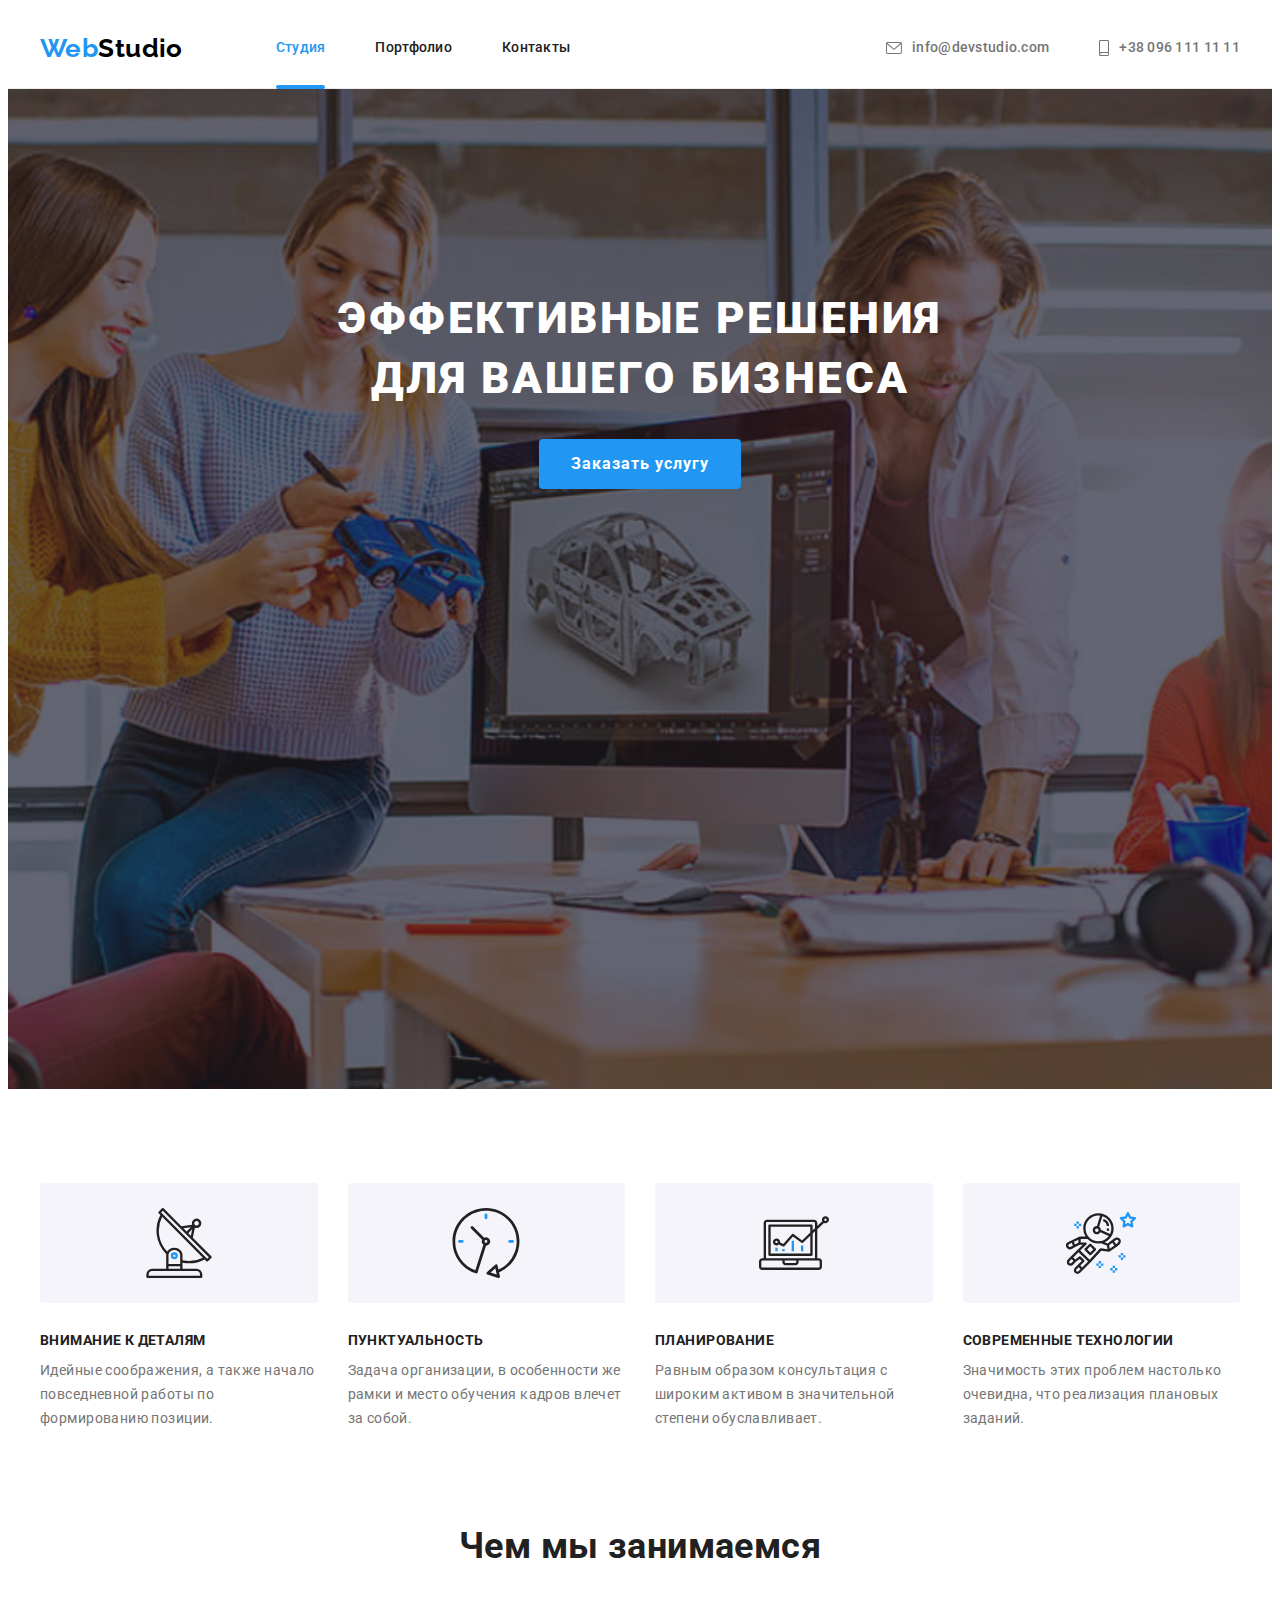
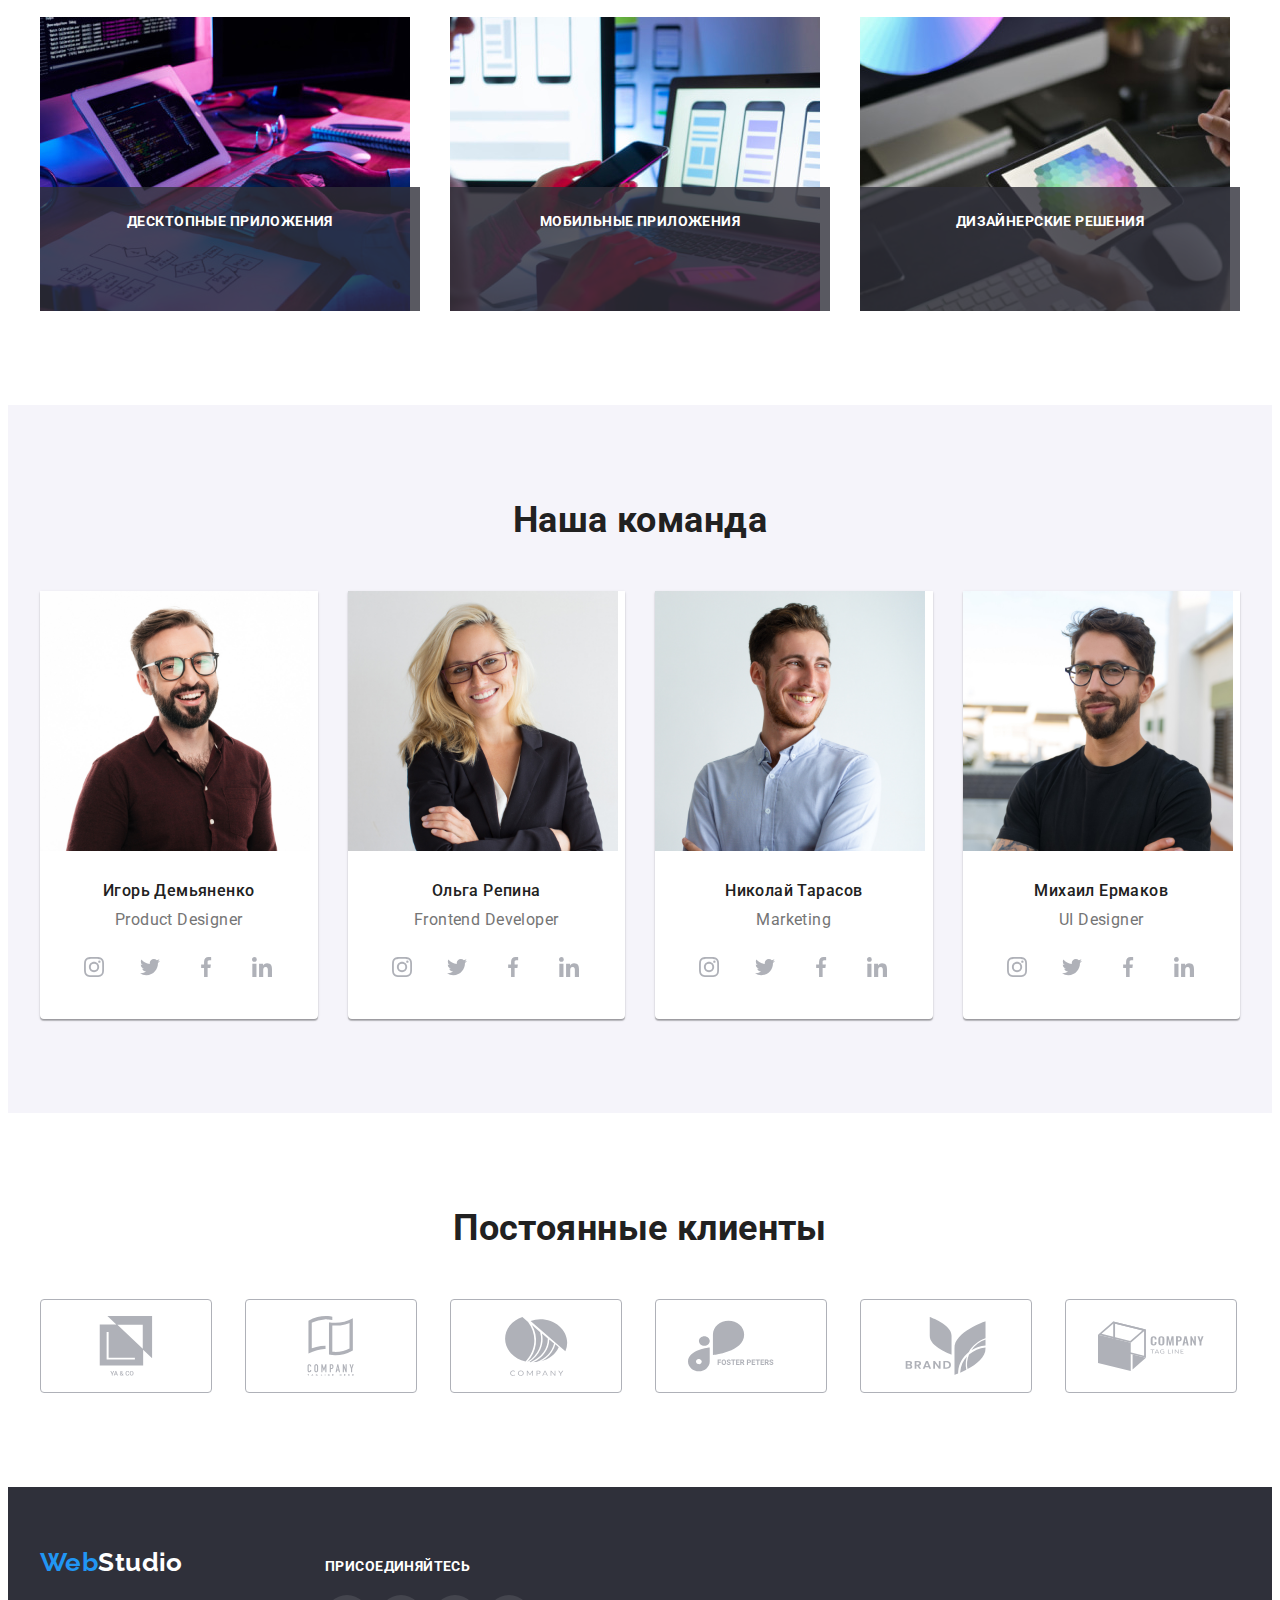
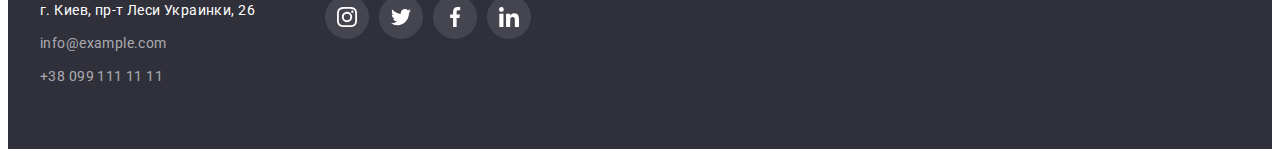
==== index.html @ 433ff171 "додає файли" ====
<!DOCTYPE html>
<html lang="ru">
<head>
    <meta charset="UTF-8">
    <meta http-equiv="X-UA-Compatible" content="IE=edge">
    <meta name="viewport" content="width=device-width, initial-scale=1.0">
    <title>WebStudio_hw4</title>
    <link rel="preconnect" href="https://fonts.googleapis.com">
    <link rel="preconnect" href="https://fonts.gstatic.com" crossorigin>
    <link href="https://fonts.googleapis.com/css2?family=Raleway:wght@700&family=Roboto:wght@400;500;700;900&display=swap"
        rel="stylesheet">
    <link rel="stylesheet" href="https://cdnjs.cloudflare.com/ajax/libs/modern-normalize/1.1.0/modern-normalize.min.css"
        integrity="sha512-wpPYUAdjBVSE4KJnH1VR1HeZfpl1ub8YT/NKx4PuQ5NmX2tKuGu6U/JRp5y+Y8XG2tV+wKQpNHVUX03MfMFn9Q=="
        crossorigin="anonymous" referrerpolicy="no-referrer" />
    <link rel="stylesheet" href="./css/styles.css">
    
</head>
<body>
    <!-- Хедер-->
    <header class="header">
        <div class="container header-flex-container">
            <!-- Логотип -->
            <a class="logo" href="./index.html"><span class="logo-accent">Web</span>Studio</a>
            <nav class="nav">
                <ul class="nav-list list">
                    <li class="nav-item">
                        <a class="nav-link link current" href="./index.html">Студия</a>
                    </li>
                    <li class="nav-item">
                        <a class="nav-link link" href="./portfolio.html">Портфолио</a>
                    </li>
                    <li class="nav-item">
                        <a class="nav-link link" href="">Контакты</a>
                    </li>
                </ul>
            </nav>
            <ul class="header-contacts-list list">
                <li class="header-contacts-item">
                    <a class="header-contacts-link link" href="mailto:info@devstudio.com">
                        <svg class="contacts-icon" width="16" height="12">
                                <use href="./images/icons.svg#icon-envelope"></use>
                            </svg>
                        info@devstudio.com</a>
                </li>
                <li class="header-contacts-item">
                    <a class="header-contacts-link link" href="tel:+380961111111">
                        <svg class="contacts-icon" width="10" height="16">
                            <use href="./images/icons.svg#icon-smartphone" ></use>
                        </svg>
                        +38 096 111 11 11</a>
                </li>
            </ul>
        </div>
        

    </header>
    <main>
        <!-- Герой -->
        <section class="hero overlay">
                <div class="container">
                    <h1 class="hero-title">Эффективные решения для вашего бизнеса</h1>
                    <button class="hero-btn" type="button" data-modal-open>Заказать услугу</button>
                </div>
        </section>
        <!-- Преимущества -->
        <section class="featurs section">
            <div class="container">
                <h2 class="visually-hidden">Преимущества</h2>
                <ul class="featurs-list list">
                    <li class="featurs-item">
                        <div class="featurs-thumb">
                            <svg class="featurs-icon" width="70" height="70">
                                <use href="./images/icons.svg#icon-antenna"></use>
                            </svg>
                        </div>
                        <h3 class="featurs-title">Внимание к деталям</h3>
                        <p class="featurs-text">Идейные соображения, а также начало повседневной работы по формированию позиции.</p>
                    </li>
                    <li class="featurs-item">
                        <div class="featurs-thumb">
                            <svg class="featurs-icon" width="70" height="70">
                                <use href="./images/icons.svg#icon-clock"></use>
                            </svg>
                        </div>
                        <h3 class="featurs-title">Пунктуальность</h3>
                        <p class="featurs-text">Задача организации, в особенности же рамки и место обучения кадров влечет за собой.</p>
                    </li>
                    <li class="featurs-item">
                        <div class="featurs-thumb">
                            <svg class="featurs-icon" width="70" height="70">
                                <use href="./images/icons.svg#icon-diagram"></use>
                            </svg>
                        </div>
                        <h3 class="featurs-title">Планирование</h3>
                        <p class="featurs-text">Равным образом консультация с широким активом в значительной степени обуславливает.</p>
                    </li>
                    <li class="featurs-item">
                        <div class="featurs-thumb">
                            <svg class="featurs-icon" width="70" height="70">
                                <use href="./images/icons.svg#icon-astronaut"></use>
                            </svg>
                        </div>
                        <h3 class="featurs-title">Современные технологии</h3>
                        <p class="featurs-text">Значимость этих проблем настолько очевидна, что реализация плановых заданий.</p>
                    </li>
                </ul>
            </div>            
        </section>
        <!-- Виды деятельности -->
        <section class="activity section">
            <div class="container">
                <h2 class="title">Чем мы занимаемся</h2>
                <ul class="activity-list list">
                    <li class="activity-item">
                        <img class="activity-pic" src="./images/box-1.jpg" alt="Приложение на компьютере" width=370 height="294">
                        <p class="activity-text">Десктопные приложения</p>                        
                    </li>
                    <li class="activity-item activity-thumb">
                        <img class="activity-pic" src="./images/box-2.jpg" alt="Макеты мобильного приложения на ноутбуке" width=370
                            height="294">
                        <p class="activity-text">Мобильные приложения</p>
                    </li>
                    <li class="activity-item">
                        <img class="activity-pic" src="./images/box-3.jpg" alt="Цветовая палитра на планшете" width=370 height="294">
                        <p class="activity-text">Дизайнерские решения</p>
                    </li>
                </ul>
            </div>            
        </section>
        <!-- Наша команда -->
        <section class="team section">
            <div class="container">
                <h2 class="title">Наша команда</h2>
                <ul class="team-list list">
                    <li class="team-list-item">
                        <img class="team-list-photo" src="./images/demyanenko.jpg" alt="Фото Игорь Демьяненко" width=270 height="260">
                        <div class="team-box">
                            <h3 class="team-list-name">Игорь Демьяненко</h3>
                            <p class="team-list-position" lang="en">Product Designer</p>
                            <ul class="social-list list">
                                <li class="social-item">
                                    <a class="social-link link" href="">
                                        <svg class="social-icon" width=20 height="20">
                                            <use href="./images/icons.svg#icon-instagram"></use>
                                        </svg>
                                    </a>                                    
                                </li>
                                <li class="social-item">
                                    <a class="social-link link" href="">
                                        <svg class="social-icon" width=20 height="20">
                                            <use href="./images/icons.svg#icon-twitter"></use>
                                        </svg>
                                    </a>
                                </li>
                                <li class="social-item">
                                    <a class="social-link link" href="">
                                        <svg class="social-icon" width=20 height="20">
                                            <use href="./images/icons.svg#icon-facebook"></use>
                                        </svg>
                                    </a>
                                </li>
                                <li class="social-item">
                                    <a class="social-link link" href="">
                                        <svg class="social-icon" width=20 height="20">
                                            <use href="./images/icons.svg#icon-linkedin"></use>
                                        </svg>
                                    </a>
                                </li>
                            </ul>                            
                        </div>                        
                    </li>
                    <li class="team-list-item">
                        <img class="team-list-photo" src="./images/repina.jpg" alt="Фото Ольга Репина" width=270 height="260">
                        <div class="team-box">
                            <h3 class="team-list-name">Ольга Репина</h3>
                            <p class="team-list-position" lang="en">Frontend Developer</p>
                            <ul class="social-list list">
                                <li class="social-item">
                                    <a class="social-link link" href="">
                                        <svg class="social-icon" width=20 height="20">
                                            <use href="./images/icons.svg#icon-instagram"></use>
                                        </svg>
                                    </a>
                                </li>
                                <li class="social-item">
                                    <a class="social-link link" href="">
                                        <svg class="social-icon" width=20 height="20">
                                            <use href="./images/icons.svg#icon-twitter"></use>
                                        </svg>
                                    </a>
                                </li>
                                <li class="social-item">
                                    <a class="social-link link" href="">
                                        <svg class="social-icon" width=20 height="20">
                                            <use href="./images/icons.svg#icon-facebook"></use>
                                        </svg>
                                    </a>
                                </li>
                                <li class="social-item">
                                    <a class="social-link link" href="">
                                        <svg class="social-icon" width=20 height="20">
                                            <use href="./images/icons.svg#icon-linkedin"></use>
                                        </svg>
                                    </a>
                                </li>
                            </ul>
                        </div>                        
                    </li>
                    <li class="team-list-item">
                        <img class="team-list-photo" src="./images/tarasov.jpg" alt="Фото Николай Тарасов" width=270 height="260">
                        <div class="team-box">
                            <h3 class="team-list-name">Николай Тарасов</h3>
                            <p class="team-list-position" lang="en">Marketing</p>
                            <ul class="social-list list">
                                <li class="social-item">
                                    <a class="social-link link" href="">
                                        <svg class="social-icon" width=20 height="20">
                                            <use href="./images/icons.svg#icon-instagram"></use>
                                        </svg>
                                    </a>
                                </li>
                                <li class="social-item">
                                    <a class="social-link link" href="">
                                        <svg class="social-icon" width=20 height="20">
                                            <use href="./images/icons.svg#icon-twitter"></use>
                                        </svg>
                                    </a>
                                </li>
                                <li class="social-item">
                                    <a class="social-link link" href="">
                                        <svg class="social-icon" width=20 height="20">
                                            <use href="./images/icons.svg#icon-facebook"></use>
                                        </svg>
                                    </a>
                                </li>
                                <li class="social-item">
                                    <a class="social-link link" href="">
                                        <svg class="social-icon" width=20 height="20">
                                            <use href="./images/icons.svg#icon-linkedin"></use>
                                        </svg>
                                    </a>
                                </li>
                            </ul>
                        </div>                       
                    </li>
                    <li class="team-list-item">
                        <img class="team-list-photo" src="./images/ermakov.jpg" alt="Фото Михаил Ермаков" width=270 height="260">
                        <div class="team-box">
                            <h3 class="team-list-name">Михаил Ермаков</h3>
                            <p class="team-list-position" lang="en">UI Designer</p>
                            <ul class="social-list list">
                                <li class="social-item">
                                    <a class="social-link link" href="">
                                        <svg class="social-icon" width=20 height="20">
                                            <use href="./images/icons.svg#icon-instagram"></use>
                                        </svg>
                                    </a>
                                </li>
                                <li class="social-item">
                                    <a class="social-link link" href="">
                                        <svg class="social-icon" width=20 height="20">
                                            <use href="./images/icons.svg#icon-twitter"></use>
                                        </svg>
                                    </a>
                                </li>
                                <li class="social-item">
                                    <a class="social-link link" href="">
                                        <svg class="social-icon" width=20 height="20">
                                            <use href="./images/icons.svg#icon-facebook"></use>
                                        </svg>
                                    </a>
                                </li>
                                <li class="social-item">
                                    <a class="social-link link" href="">
                                        <svg class="social-icon" width=20 height="20">
                                            <use href="./images/icons.svg#icon-linkedin"></use>
                                        </svg>
                                    </a>
                                </li>
                            </ul>
                        </div>
                       
                    </li>
                </ul>
            </div>
            
        </section>
        <!-- Клиенты -->
        <section class="clients section">
            <div class="container">
                <h2 class="title">Постоянные клиенты</h2>
                <ul class="clients-list list">
                    <li class="clients-item">
                        <a class="clients-link link" href="">
                            <svg class="clients-icon" width=106 height="60">
                                <use href="./images/icons.svg#icon-client-1" ></use>
                            </svg>
                        </a>
                    </li>
                    <li class="clients-item">
                        <a class="clients-link link" href="">
                            <svg class="clients-icon" width=106 height="60">
                                <use href="./images/icons.svg#icon-client-2"></use>
                            </svg>
                        </a>
                    </li>
                    <li class="clients-item">
                        <a class="clients-link link" href="">
                            <svg class="clients-icon" width=106 height="60">
                                <use href="./images/icons.svg#icon-client-3"></use>
                            </svg>
                        </a>
                    </li>
                    <li class="clients-item">
                        <a class="clients-link link" href="">
                            <svg class="clients-icon" width=106 height="60">
                                <use href="./images/icons.svg#icon-client-4"></use>
                            </svg>
                        </a>
                    </li>
                    <li class="clients-item">
                        <a class="clients-link link" href="">
                            <svg class="clients-icon" width=106 height="60">
                                <use href="./images/icons.svg#icon-client-5"></use>
                            </svg>
                        </a>
                    </li>
                    <li class="clients-item">
                        <a class="clients-link link" href="">
                            <svg class="clients-icon" width=106 height="60">
                                <use href="./images/icons.svg#icon-client-6"></use>
                            </svg>
                        </a>
                    </li>
                </ul>
                
            </div>
        </section>
    </main>
    <!-- Футер -->
    <footer class="footer">
        <div class="container footer-thumb">
            <div>
                <a class="logo link" href="./index.html"><span class="logo-accent">Web</span><span class="logo-light">Studio</span> </a>
                <address class="address">
                    г. Киев, пр-т Леси Украинки, 26
                    <ul class="footer-contacts-list list">
                        <li class="footer-contacts-item">
                            <a class="footer-contacts-link link" href="mailto:info@example.com">info@example.com</a>
                        </li>
                        <li class="footer-contacts-item">
                            <a class="footer-contacts-link link" href="tel:+380991111111">+38 099 111 11 11</a>
                        </li>
                    </ul>
                </address>
            </div>
            <div class="footer-social-item">
                <h2 class="footer-title"> присоединяйтесь</h2>
                <ul class="social-list list">                                      
                    <li class="foot-social-item">
                        <a class="footer-social-link link" href="">
                            <svg class="social-icon" width=20 height="20">
                                <use href="./images/icons.svg#icon-instagram"></use>
                            </svg>
                        </a>                                    
                    </li>
                    <li class="foot-social-item">
                        <a class="footer-social-link link" href="">
                            <svg class="social-icon" width=20 height="20">
                                <use href="./images/icons.svg#icon-twitter"></use>
                            </svg>
                        </a>
                    </li>
                    <li class="foot-social-item">
                        <a class="footer-social-link link" href="">
                            <svg class="social-icon" width=20 height="20">
                                <use href="./images/icons.svg#icon-facebook"></use>
                            </svg>
                        </a>
                    </li>
                    <li class="foot-social-item">
                        <a class="footer-social-link link" href="">
                            <svg class="social-icon"width=20 height="20">
                                <use href="./images/icons.svg#icon-linkedin"></use>
                            </svg>
                        </a>
                    </li>
                </ul>  
            </div>
        </div>        
    </footer>
    <div class="backdrop is-hidden" data-modal>
        <div class="modal">
            <button class="modal-btn" data-modal-close>
                <svg class="close" width="18" height="18">
                    <use href="./images/icons.svg#icon-close"></use>
                </svg>
            </button>
        </div>

    </div>
    <script src="./js/modal.js"></script>
</body>
</html>
---- css/styles.css ----
/* heder colors
text h #212121
text hover #2196F3
contacts #757575

/* hero colors */
/* text -#FFFFFF
button-hover: #188CE8
button-#2196F3
bg-#2F303A
bg team #F5F4FA */

/* footer colors */
/* contacts rgba(255,255,255,0.6)
bg #2F303A */

/* font-family: 'Raleway', sans-serif;
font-family: 'Roboto', sans-serif; */

:root {
  --primery-text-color: #757575;
  --secondary-text-color: #212121;
  --light-color: #ffffff;
  --style-text-color: rgba(255, 255, 255, 0.6);
  --accent-color: #2196f3;
  --btn-hover: #188ce8;
  --primery-bg-color: #e5e5e5;
  --secondary-bg-color: #f5f4fa;
  --dark-bg-color: #2f303a;
  --anim: 250ms cubic-bezier(0.4, 0, 0.2, 1);
}

body {
  font-family: 'Roboto', sans-serif;
  font-size: 14px;
  line-height: 1.71;
  letter-spacing: 0.03em;
}

/* Общие стили */
.link {
  text-decoration: none;
  transition: color var(--anim);
}

.link:hover,
.link:focus {
  color: var(--accent-color);
  cursor: pointer;
}

.list {
  list-style: none;
}

.section {
  padding-top: 94px;
  padding-bottom: 94px;
}

/* Контейнеры */
.container {
  width: 1200px;
  padding-left: 15px;
  padding-right: 15px;
  margin-left: auto;
  margin-right: auto;
}

/* Сброс */
h1,
h2,
h3,
h4,
h5,
h6,
p {
  margin-top: 0;
  margin-bottom: 0;
}

ul {
  padding-left: 0;
  margin-top: 0;
  margin-bottom: 0;
}

/* Хедер */

.header {
  background-color: var(--light-color);
  border-bottom: 1px solid #ececec;
}

.header-flex-container {
  display: flex;
  align-items: center;
}

.logo {
  color: #000000;
  font-family: Raleway;
  font-weight: 700;
  font-size: 26px;
  line-height: 1.19;
  text-decoration: none;
}

.logo-accent {
  color: var(--accent-color);
}

.nav-link.current {
  color: var(--accent-color);
}

.nav {
  margin-left: 93px;
}

.nav-list {
  display: flex;
  align-items: center;
}

.nav-item:not(:last-child) {
  margin-right: 50px;
}

.nav-item,
.header-contacts-list {
  font-weight: 500;
  font-size: 14px;
  line-height: 1.14;
  letter-spacing: 0.02em;
}

.nav-link {
  display: block;
  padding-top: 32px;
  padding-bottom: 32px;

  color: var(--secondary-text-color);
}

.current {
  position: relative;
}

.current::after {
  content: '';

  position: absolute;
  left: 0;
  bottom: -1px;

  display: block;
  width: 100%;
  height: 4px;

  background: #2196f3;
  border-radius: 2px;
}

/* .nav-item > a {
  display: block;
  padding-top: 32px;
  padding-bottom: 32px;

  color: var(--secondary-text-color);
} */

.header-contacts-list {
  display: flex;
  align-items: center;
  margin-left: auto;
}

.header-contacts-item:not(:last-child) {
  margin-right: 50px;
}

.header-contacts-link {
  max-height: 80px;
  display: flex;
  align-items: center;
  padding-top: 32px;
  padding-bottom: 32px;

  color: var(--primery-text-color);
  transition: color var(--anim);
}

.contacts-icon {
  margin-right: 10px;
  fill: currentColor;
}

/* Герой */
.hero {
  padding-top: 200px;
  padding-bottom: 200px;

  text-align: center;
}

.overlay {
  height: 600px;
  max-width: 1600px;
  margin-right: auto;
  margin-left: auto;
  background-color: #c4c4c4;
  background-image: linear-gradient(to right, rgba(47, 48, 58, 0.4), rgba(47, 48, 58, 0.4)),
    url('../images/hero.jpg');
  background-repeat: no-repeat;
  background-size: cover;
  background-position: center;
}

.hero-title {
  font-display: inline-block;
  margin-right: auto;
  margin-left: auto;
  margin-bottom: 30px;
  width: 696px;

  color: var(--light-color);
  font-weight: 900;
  font-size: 44px;
  line-height: 1.36;
  letter-spacing: 0.06em;
  text-transform: uppercase;
}

.hero-btn {
  padding: 10px 32px;
  max-width: 300px;

  color: var(--light-color);
  background: var(--accent-color);

  font-family: inherit;
  font-weight: 700;
  font-size: 16px;
  line-height: 1.87;
  align-items: center;
  text-align: center;
  letter-spacing: 0.06em;

  border: 0px;
  border-radius: 4px;
  transition: background-color var(--anim);
}

.hero-btn:hover,
.hero-btn:focus {
  background-color: var(--btn-hover);
  cursor: pointer;
}

/* Преимущества */

.visually-hidden {
  position: absolute;
  white-space: nowrap;
  width: 1px;
  height: 1px;
  overflow: hidden;
  border: 0;
  padding: 0;
  clip: rect(0 0 0 0);
  clip-path: inset(50%);
  margin: -1px;
}

.featurs-title {
  margin-bottom: 10px;

  color: var(--secondary-text-color);

  font-size: 14px;
  line-height: 1.14;
  text-transform: uppercase;
}

.featurs-list {
  display: flex;
  margin-left: -30px;
}

.featurs-list > .featurs-item {
  margin-left: 30px;
  flex-basis: calc(100% / 4 - 30px);
}

.featurs-thumb {
  display: flex;
  align-items: center;
  justify-content: center;
  height: 120px;
  background: #f5f4fa;
  border-radius: 4px;
  margin-bottom: 30px;
}

.featurs-text {
  color: var(--primery-text-color);
}

/* Виды деятельности */
.activity.section {
  padding-top: 0;
}

.activity-list {
  display: flex;
  margin-left: -30px;
}

.activity-list > .activity-item {
  margin-left: 30px;
  flex-basis: calc(100% / 3 - 30px);
}

.activity-item {
  position: relative;
}

.activity-pic {
  display: block;
}

.activity-text {
  position: absolute;
  width: 100%;
  height: 70px;
  left: 0;
  bottom: 0;
  background-color: rgba(47, 48, 58, 0.8);

  display: block;
  padding-top: 27px;
  padding-bottom: 27px;

  font-weight: 700;
  line-height: 1.14;
  text-align: center;
  text-transform: uppercase;
  color: var(--light-color);
}

/* Команда */

.title {
  margin-bottom: 50px;

  color: var(--secondary-text-color);

  font-size: 36px;
  line-height: 1.17;
  text-align: center;
}

.team {
  background-color: var(--secondary-bg-color);
}

.team-list {
  display: flex;
  align-items: center;
  margin-left: -30px;
}

.team-box {
  padding-top: 30px;
  padding-bottom: 30px;
  padding-right: 32px;
  padding-left: 32px;
}

.team-list > .team-list-item {
  margin-left: 30px;
  flex-basis: calc(100% / 4 - 30px);

  background-color: var(--light-color);

  box-shadow: 0px 1px 3px rgba(0, 0, 0, 0.12), 0px 1px 1px rgba(0, 0, 0, 0.14),
    0px 2px 1px rgba(0, 0, 0, 0.2);
  border-radius: 0px 0px 4px 4px;
}

.team-list-photo {
  display: block;
  /* margin-bottom: 30px; */
}

.team-list-name {
  margin-bottom: 10px;
  font-weight: 500;
  font-size: 16px;
  line-height: 1.19;
  text-align: center;
  color: var(--secondary-text-color);
}

.team-list-position {
  font-size: 16px;
  line-height: 1.19;
  text-align: center;
  color: var(--primery-text-color);
}

.social-list {
  display: flex;
  align-items: center;
  margin-top: 16px;
  margin-left: -10px;
}

.social-item {
  margin-left: 10px;
  flex-basis: calc(100% / 4 - 10px);
}

.social-link {
  display: flex;
  align-items: center;
  justify-content: center;
  width: 44px;
  height: 44px;
  border-radius: 50%;
  transition: background-color var(--anim);
}

.social-icon {
  fill: #afb1b8;
  transition: fill var(--anim);
}

.social-link:hover,
.social-link:focus {
  background-color: var(--accent-color);
}

.social-link:hover .social-icon,
.social-link:focus .social-icon {
  fill: var(--light-color);
}

/* Клиенты */

.clients-list {
  display: flex;
  margin-left: -30px;
}

.clients-item {
  margin-left: 30px;
  flex-basis: calc(100% / 6 - 30px);
  color: #afb1b8;
}

.clients-link {
  display: flex;
  align-items: center;
  justify-content: center;
  width: 170px;
  height: 92px;

  border: 1px solid #afb1b8;
  border-radius: 4px;
  transition: border var(--anim);
}

.clients-icon {
  fill: #afb1b8;
  transition: fill var(--anim);
}

.clients-link:hover,
.clients-link:focus {
  border: 1px solid var(--accent-color);
}

.clients-link:hover .clients-icon,
.clients-link:focus .clients-icon {
  fill: var(--accent-color);
}

/* Футер */
.footer {
  background-color: var(--dark-bg-color);
  padding-top: 60px;
  padding-bottom: 60px;
}

.logo-light {
  color: var(--light-color);
}

/* Адресс */
address.address {
  margin-top: 20px;
  color: var(--light-color);
  font-style: normal;
  text-decoration: none;
}

.footer-contacts-list {
  margin-top: 9px;
}

.footer-contacts-item:not(:last-child) {
  margin-bottom: 9px;
}

.footer-contacts-link {
  color: var(--style-text-color);
}

/* Присоединяйтесь */

.footer-thumb {
  display: flex;
  align-items: baseline;
}

.footer-social-item {
  margin-left: 70px;
}

.footer-title {
  margin-bottom: 20px;
  font-size: inherit;
  font-weight: 700;
  line-height: 1.14;
  text-transform: uppercase;

  color: #ffffff;
}

.footer-social-item .social-list {
  margin: 0;
}

.foot-social-item:not(:last-child) {
  margin-right: 10px;
}

.footer-social-link {
  display: flex;
  align-items: center;
  justify-content: center;
  width: 44px;
  height: 44px;

  background: rgba(255, 255, 255, 0.1);
  border-radius: 50%;
  transition: background-color var(--anim);
}

.footer-social-link:hover,
.footer-social-link:focus {
  background-color: var(--accent-color);
}

.footer-social-item .social-icon {
  fill: var(--light-color);
}

/* Модальное окно */

.backdrop {
  position: fixed;
  top: 0;
  left: 0;

  width: 100vw;
  height: 100vh;

  background-color: rgba(0, 0, 0, 0.2);
  transition: opacity var(--anim), visibility var(--anim);
}

.backdrop.is-hidden {
  opacity: 0;
  pointer-events: none;
  visibility: hidden;
}

.modal {
  position: absolute;
  top: 50%;
  left: 50%;
  transform: translate(-50%, -50%);

  min-width: 400px;
  min-height: 400px;
  background-color: var(--light-color);
  box-shadow: 0px 1px 3px rgba(0, 0, 0, 0.12), 0px 1px 1px rgba(0, 0, 0, 0.14),
    0px 2px 1px rgba(0, 0, 0, 0.2);
  border-radius: 4px;
}

.modal-btn {
  position: absolute;
  top: 8px;
  right: 8px;

  display: flex;
  justify-content: center;
  align-items: center;
  padding: 0;
  width: 30px;
  height: 30px;
  background-color: #ffffff;
  border: 1px solid rgba(0, 0, 0, 0.1);
  border-radius: 50%;
}

/* Портфолио */

/* Фильтр */

.filter-list {
  display: flex;
  justify-content: center;
  align-items: center;
  margin-bottom: 50px;
}

.filter-item {
}

.filter-item:not(:last-child) {
  margin-right: 8px;
}

.filter-btn {
  padding: 8px 22px;

  font-family: inherit;
  font-weight: 500;
  font-size: 16px;
  line-height: 1.62;
  text-align: center;
  letter-spacing: 0.03em;
  color: var(--secondary-text-color);

  background-color: var(--secondary-bg-color);
  border: 0px;
  border-radius: 4px;
  transition: background-color var(--anim), color var(--anim), box-shadow var(--anim);
}
.filter-btn:hover,
.filter-btn:focus {
  background-color: var(--accent-color);
  color: var(--light-color);
  cursor: pointer;
  box-shadow: 0px 3px 1px rgba(0, 0, 0, 0.1), 0px 1px 2px rgba(0, 0, 0, 0.08),
    0px 2px 2px rgba(0, 0, 0, 0.12);
}

/* Проекты */
.projects-list {
  display: flex;
  flex-wrap: wrap;
  align-items: center;
  margin-top: -30px;
  margin-left: -30px;
}

.projects-list > .projects-item {
  background-color: var(--light-color);
  margin-left: 30px;
  margin-top: 30px;
  flex-basis: calc(100% / 3 - 30px);
}

.projects-link:hover,
.projects-link:focus {
  box-shadow: 0px 1px 1px rgba(0, 0, 0, 0.12), 0px 4px 4px rgba(0, 0, 0, 0.06),
    1px 4px 6px rgba(0, 0, 0, 0.16);
}

.project-content {
  padding: 20px 24px;
  border-right: 1px solid #eeeeee;
  border-bottom: 1px solid #eeeeee;
  border-left: 1px solid #eeeeee;
}

.projects-link {
  display: block;
  text-decoration: none;
  transition: box-shadow var(--anim);
}

.project-thumb {
  position: relative;
  overflow: hidden;
}

.projects-pic {
  display: block;
  max-width: 100%;
  height: auto;
}

.project-discription {
  position: absolute;
  width: 100%;
  height: 100%;
  top: 0;
  left: 0;
  transform: translateY(100%);
  transition: transform var(--anim);

  display: block;
  padding: 63px 24px;

  font-size: 18px;
  line-height: 1.56;
  color: var(--light-color);

  background-color: rgba(33, 150, 243, 0.9);
}

.projects-link:hover .project-discription,
.projects-link:focus .project-discription {
  transform: translateY(0%);
}

.projects-title {
  margin-bottom: 4px;
  font-size: 18px;
  line-height: 2;
  letter-spacing: 0.06em;
  color: var(--secondary-text-color);
}

.projects-text {
  font-size: 16px;
  line-height: 1.87;
  color: var(--primery-text-color);
}
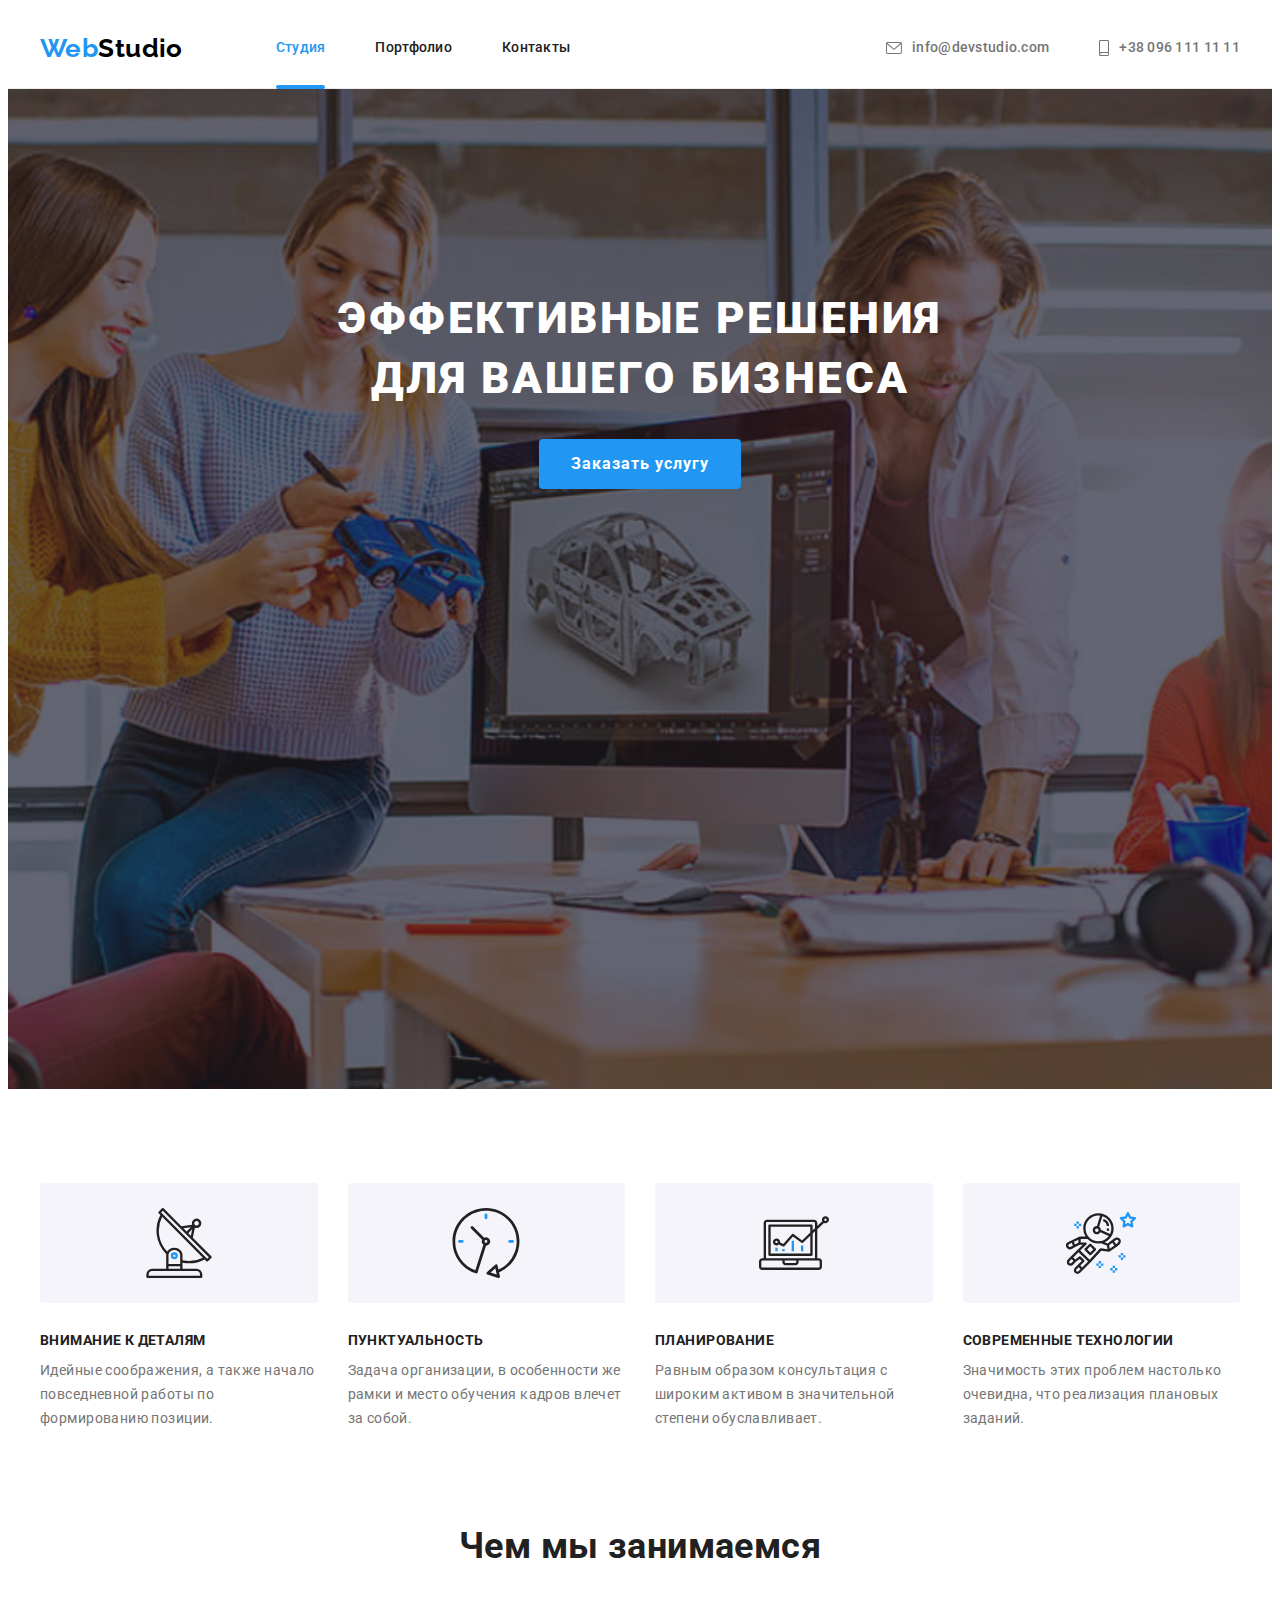
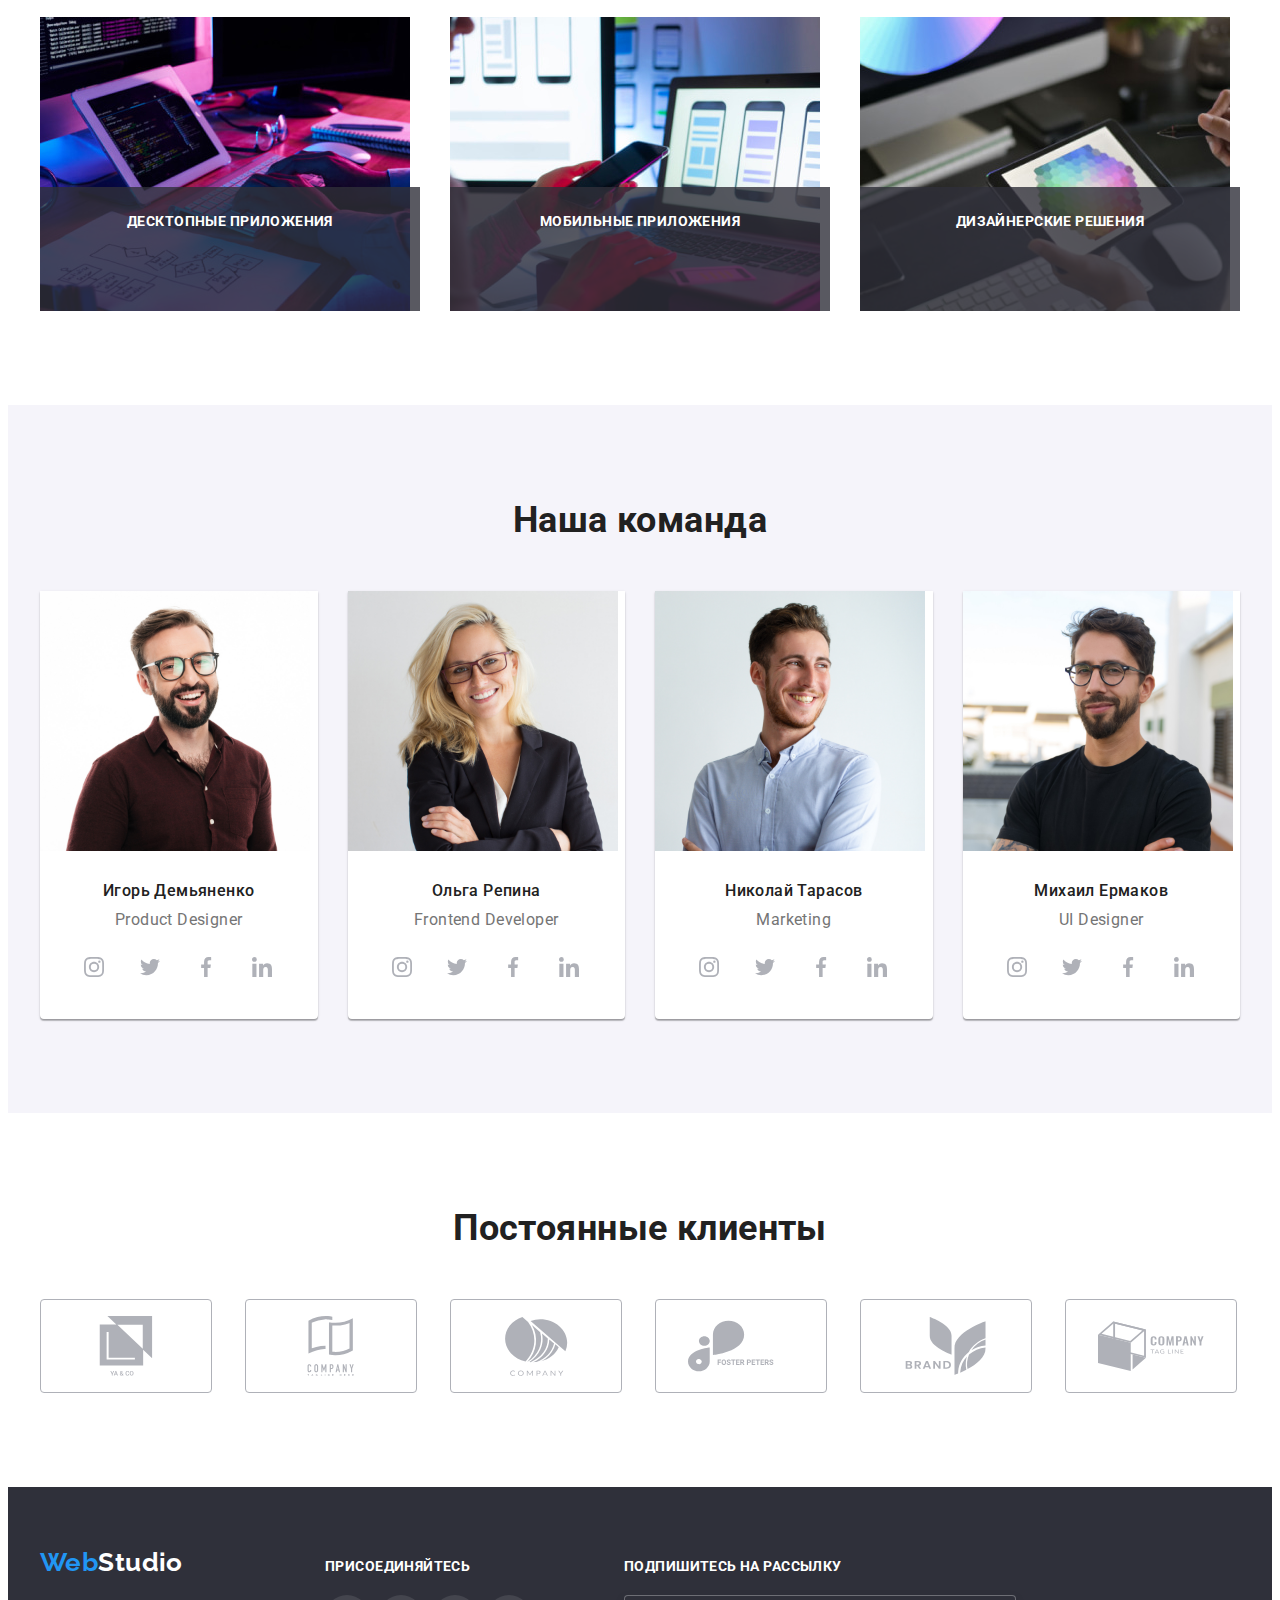
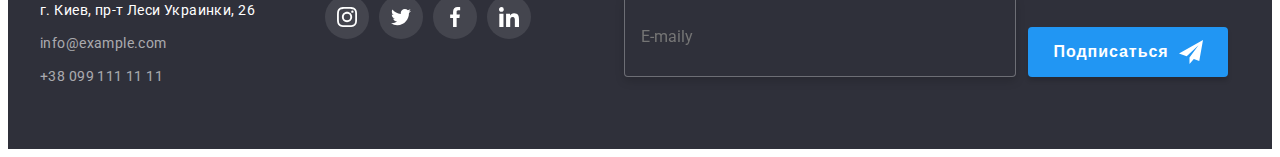
==== commit 48d84833: "додає форму підписатись" ====
--- a/index.html
+++ b/index.html
@@ -387,6 +387,21 @@
                     </li>
                 </ul>  
             </div>
+            <div class="footer-signup">
+                <!-- <h2 class="footer-title">Подпишитесь на рассылку</h2> -->
+                <form class="signup-form" autocomplete="on">
+                    <label class="signup-label" for="email"><h2 class="footer-title">Подпишитесь на рассылку</h2>
+                        <input class="signup-mail" type="email" name="email" id="email" placeholder="E-maily">
+                    </label>
+                    <button class="singup-submit" type="submit">Подписаться
+                        <svg class="singup-icon" width="24" height="24">
+                            <use href="./images/icons.svg#icon-send"></use>
+                        </svg>
+                    </button>
+                </form>
+
+                
+            </div>
         </div>        
     </footer>
     <div class="backdrop is-hidden" data-modal>
--- a/css/styles.css
+++ b/css/styles.css
@@ -568,6 +568,71 @@
   fill: var(--light-color);
 }
 
+/* Форма подписки */
+.footer-signup {
+  margin-left: 93px;
+}
+
+.signup-form {
+  display: flex;
+  align-items: flex-end;
+}
+
+.signup-mail {
+  display: block;
+  width: 358px;
+  height: 50px;
+  padding: 15px 16px;
+  margin-right: 12px;
+  
+  font-family: inherit;
+  font-size: 16px;
+  line-height: 1.25;
+  color: rgba(255, 255, 255, 0.6);
+
+  background-color: var(--dark-bg-color);
+  border: 1px solid rgba(255, 255, 255, 0.3);
+  filter: drop-shadow(0px 4px 4px rgba(0, 0, 0, 0.15));
+  border-radius: 4px;
+}
+/* 
+.signup-mail:focus {
+  border-color: red;
+  /* border-color: rgba(255, 255, 255, 0.3); */
+} */
+
+.signup-mail::placeholder {
+  font-size: 16px;
+  line-height: 1.25;
+
+  color: rgba(255, 255, 255, 0.6);
+}
+
+.singup-submit {
+  display: flex;
+  align-items: center;
+  justify-content: center;
+  width: 200px;
+  height: 50px;
+  padding: 10px 23px;
+
+  font-weight: 700;
+font-size: 16px;
+line-height: 1.88;
+text-align: center;
+letter-spacing: 0.06em;
+color: #FFFFFF;
+
+background: #2196F3;
+box-shadow: 0px 4px 4px rgba(0, 0, 0, 0.15);
+border-radius: 4px;
+border: none;
+}
+
+.singup-icon {
+  margin-left: 10px;
+}
+
 /* Модальное окно */
 
 .backdrop {
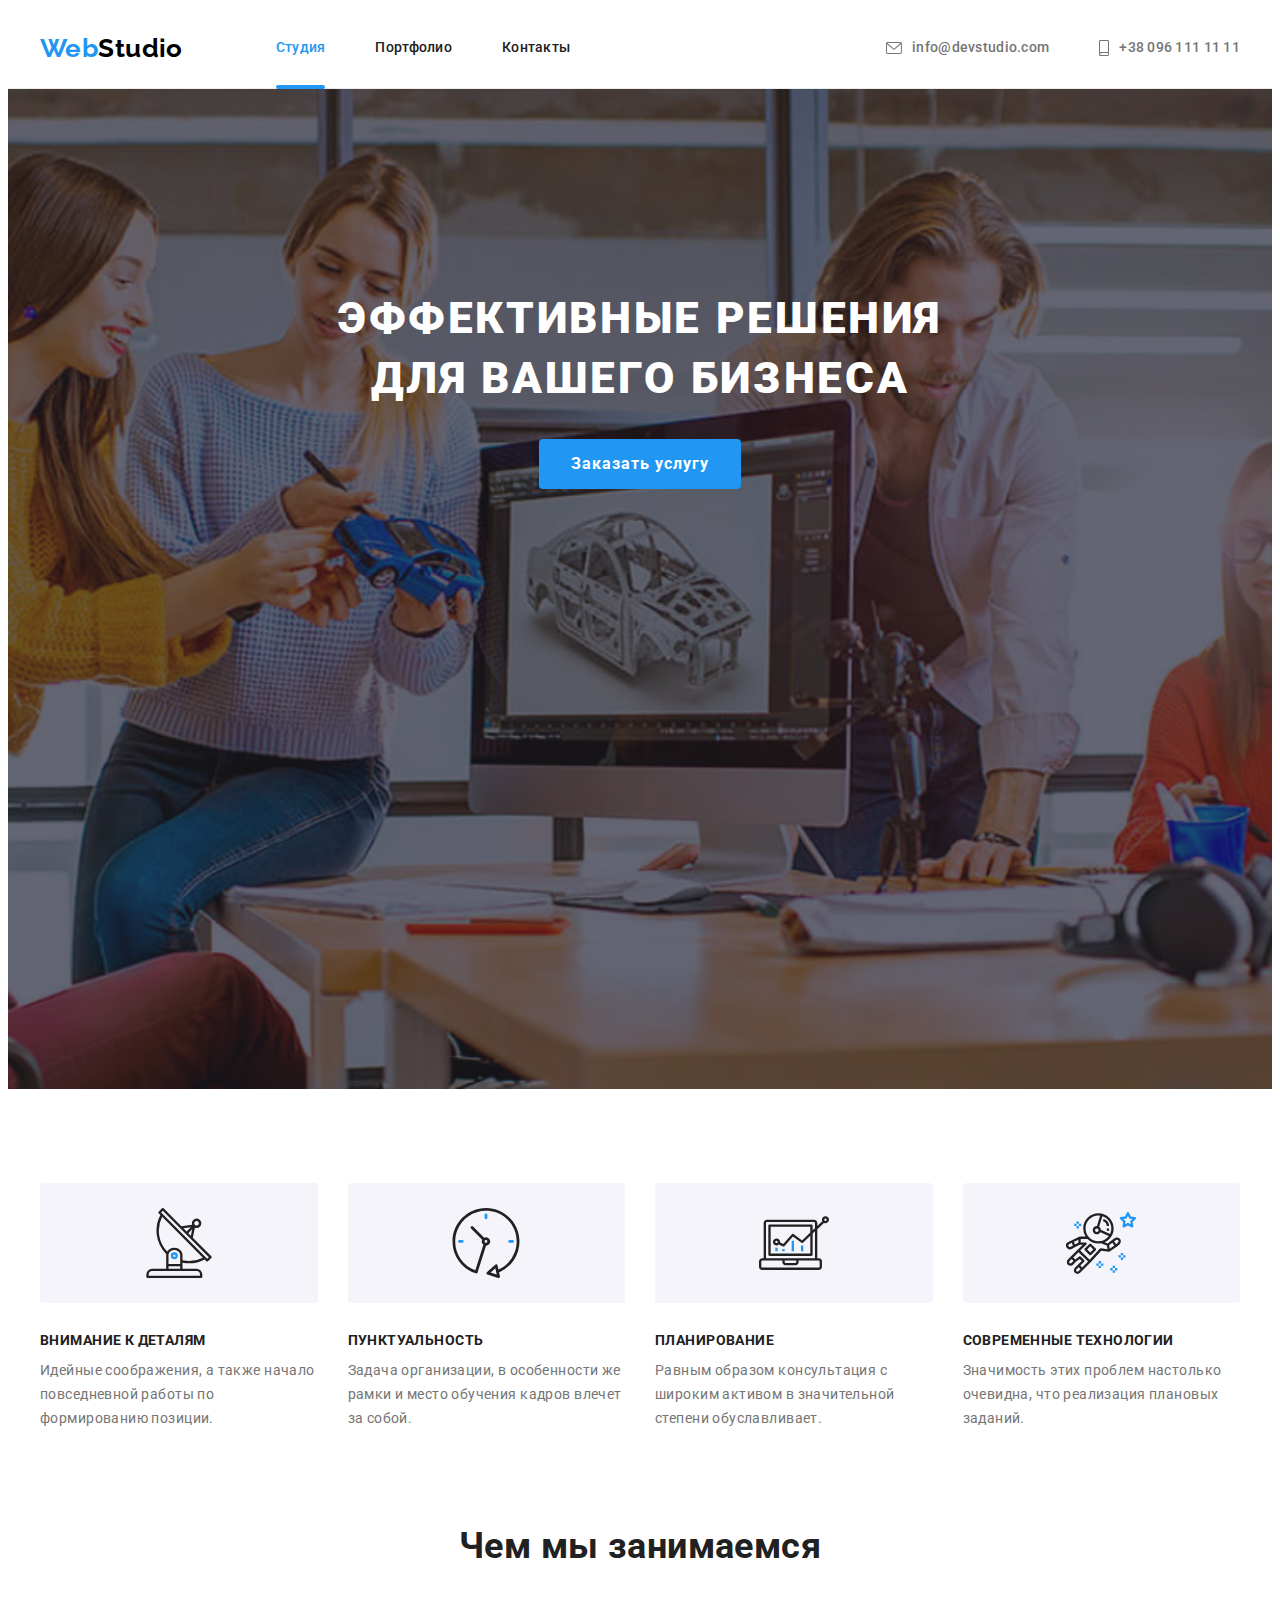
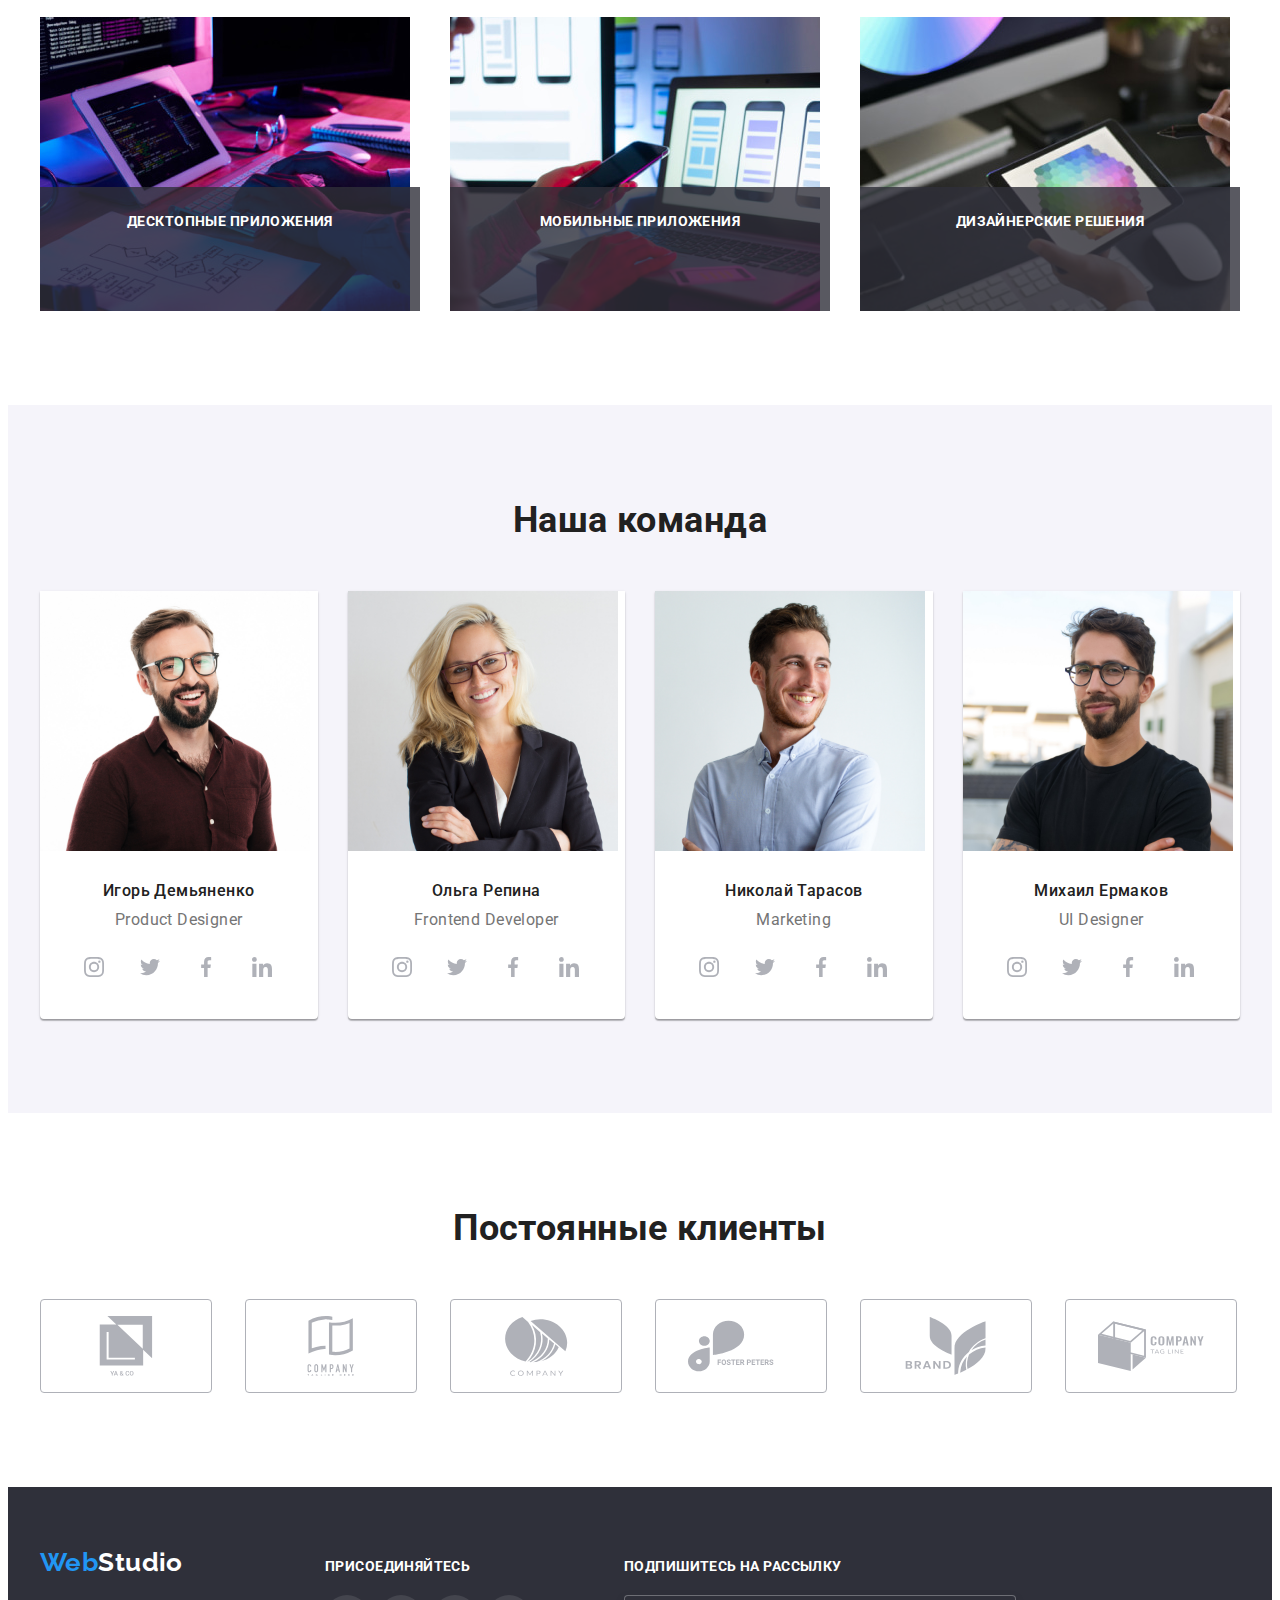
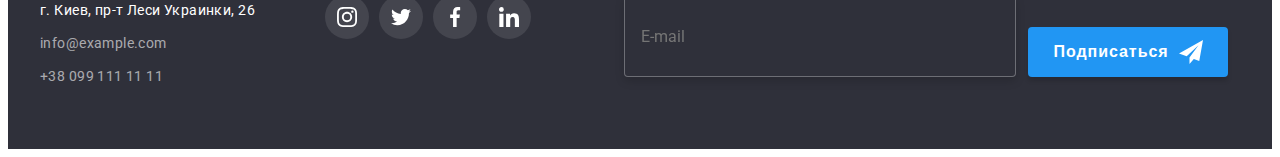
==== commit a154fb3d: "додає оформлення модольного вікна" ====
--- a/index.html
+++ b/index.html
@@ -380,7 +380,7 @@
                     </li>
                     <li class="foot-social-item">
                         <a class="footer-social-link link" href="">
-                            <svg class="social-icon"width=20 height="20">
+                            <svg class="social-icon" width=20 height="20">
                                 <use href="./images/icons.svg#icon-linkedin"></use>
                             </svg>
                         </a>
@@ -388,10 +388,9 @@
                 </ul>  
             </div>
             <div class="footer-signup">
-                <!-- <h2 class="footer-title">Подпишитесь на рассылку</h2> -->
                 <form class="signup-form" autocomplete="on">
-                    <label class="signup-label" for="email"><h2 class="footer-title">Подпишитесь на рассылку</h2>
-                        <input class="signup-mail" type="email" name="email" id="email" placeholder="E-maily">
+                    <label class="footer-title" for="email">Подпишитесь на рассылку
+                        <input class="signup-mail" type="email" name="email" id="email" placeholder="E-mail">
                     </label>
                     <button class="singup-submit" type="submit">Подписаться
                         <svg class="singup-icon" width="24" height="24">
@@ -411,6 +410,45 @@
                     <use href="./images/icons.svg#icon-close"></use>
                 </svg>
             </button>
+            <p class="modal-title">Оставьте свои данные, мы вам перезвоним</p>
+            <form class="modal-form">
+                <label class="modal-label" for="name">Имя</label>
+                <span class="input-unit">
+                    <input class="modal-input" type="text" name="name" id="name">
+                    <svg class="modal-icon" width="18" height="18">
+                        <use href="./images/icons.svg#icon-person-black-18dp-1"></use>
+                    </svg>
+                </span> 
+                    
+                <label class="modal-label" for="tel">Телефон</label>
+                <span class="input-unit">
+                    <input  class="modal-input" type="tel" name="tel" id="tel">
+                    <svg class="modal-icon" width="18" height="18">
+                        <use href="./images/icons.svg#icon-phone-black-18dp-1"></use>
+                    </svg>
+                </span>
+                    
+                <label class="modal-label" for="mail">Почта</label>
+                <span class="input-unit">
+                    <input  class="modal-input" type="email" name="mail" id="mail">
+                    <svg class="modal-icon" width="18" height="18">
+                        <use href="./images/icons.svg#icon-email-black-18dp-1"></use>
+                    </svg>
+                </span>
+                    
+                <label class="modal-label" for="comment">Комментарий</label>
+                <textarea  class="modal-input texterea" name="comment" id="comment" cols="30" rows="10" placeholder="Введите текст"></textarea>
+                
+                
+                <label class="checkbox-label" for="checkbox">
+                    <input class="checkbox" type="checkbox" name="checkbox" id="checkbox">
+                    <span class="checkbox-icon"></span>
+                    Соглашаюсь с рассылкой и принимаю <a class="checkbox-link link" href="">  Условия договора</a>
+                </label>
+                
+                <button class="modal-submit" type="submit"> Отправить
+                </button>
+            </form>
         </div>
 
     </div>
--- a/css/styles.css
+++ b/css/styles.css
@@ -578,12 +578,17 @@
   align-items: flex-end;
 }
 
+.signup-form label {
+  margin-bottom: 0;
+}
+
 .signup-mail {
   display: block;
   width: 358px;
   height: 50px;
   padding: 15px 16px;
   margin-right: 12px;
+  margin-top: 20px;
   
   font-family: inherit;
   font-size: 16px;
@@ -604,7 +609,7 @@
 .signup-mail::placeholder {
   font-size: 16px;
   line-height: 1.25;
-
+  
   color: rgba(255, 255, 255, 0.6);
 }
 
@@ -615,18 +620,26 @@
   width: 200px;
   height: 50px;
   padding: 10px 23px;
+  margin: 0;
 
   font-weight: 700;
 font-size: 16px;
 line-height: 1.88;
 text-align: center;
 letter-spacing: 0.06em;
-color: #FFFFFF;
-
-background: #2196F3;
+color: var(--light-color);
+
+background: var(--accent-color);
 box-shadow: 0px 4px 4px rgba(0, 0, 0, 0.15);
 border-radius: 4px;
 border: none;
+transition: background-color var(--anim);
+}
+
+.singup-submit:hover,
+.singup-submit:focus {
+  background-color: var(--btn-hover);
+  cursor: pointer;
 }
 
 .singup-icon {
@@ -640,7 +653,7 @@
   top: 0;
   left: 0;
 
-  width: 100vw;
+    width: 100vw;
   height: 100vh;
 
   background-color: rgba(0, 0, 0, 0.2);
@@ -659,8 +672,9 @@
   left: 50%;
   transform: translate(-50%, -50%);
 
-  min-width: 400px;
+  width: 528px;
   min-height: 400px;
+  padding: 40px;
   background-color: var(--light-color);
   box-shadow: 0px 1px 3px rgba(0, 0, 0, 0.12), 0px 1px 1px rgba(0, 0, 0, 0.14),
     0px 2px 1px rgba(0, 0, 0, 0.2);
@@ -678,11 +692,157 @@
   padding: 0;
   width: 30px;
   height: 30px;
-  background-color: #ffffff;
+  background-color: var(--light-color);
   border: 1px solid rgba(0, 0, 0, 0.1);
   border-radius: 50%;
-}
-
+  transition: fill var(--anim);
+}
+
+.modal-btn:hover .close,
+.modal-btn:focus .close {
+fill: var(--accent-color);
+cursor: pointer;
+}
+
+.modal-title {
+ font-weight: 700;
+font-size: 20px;
+line-height: 1.15;
+text-align: center;
+margin-bottom: 12px;
+
+color: #212121;
+}
+
+.modal-form {
+  display: inline-flex;
+  flex-direction: column;
+  width: 100%;
+}
+
+.modal-label {
+margin-bottom: 4px;
+
+  font-size: 12px;
+line-height: 1.16;
+letter-spacing: 0.01em;
+color: var(--primery-text-color);
+}
+
+.input-unit {
+  position: relative;
+}
+
+.modal-input {
+  width: 100%;
+  height: 40px;
+  margin-bottom: 10px;
+  padding: 12px 42px;
+
+  border: 1px solid rgba(33, 33, 33, 0.2);
+border-radius: 4px;
+transition: border-color var(--anim);
+}
+
+.modal-input::placeholder {
+  font-size: 12px;
+line-height: 14px;
+letter-spacing: 0.01em;
+
+color: rgba(117, 117, 117, 0.5);
+}
+
+.modal-input:focus,
+.modal-input:hover {
+  border-color: var(--accent-color);
+  cursor: pointer;
+  
+}
+
+.modal-icon {
+  position: absolute;
+  top: 11px;
+  left: 12px;
+  fill: var(--secondary-text-color);
+  transition: fill var(--anim);
+}
+
+.modal-input:focus + .modal-icon,
+.modal-input:hover + .modal-icon {
+  fill: var(--accent-color);
+}
+
+.texterea {
+  height: 120px;
+  padding: 12px 16px;
+}
+
+.checkbox-label {
+  display: flex;
+  align-items: center;
+  justify-content: center;
+color: var(--primery-text-color);
+margin-top: 20px;
+
+}
+
+.checkbox {
+  -webkit-appearance: none;
+  -moz-appearance: none;
+  appearance: none;
+}
+
+.checkbox-icon {
+  display: inline-block;
+  width: 16px;
+  height: 15px;
+  margin-right: 7px;
+  border: 2px solid var(--secondary-text-color);
+  border-radius: 2px;
+
+}
+
+.checkbox:checked + .checkbox-icon{
+  border: transparent;
+  background-image: url(../images/svg/icon\ check.svg);
+  background-size: contain;
+  background-origin: border-box;
+}
+
+.checkbox-link {
+  margin-left: 5px;
+  text-decoration-line: underline;
+color: var(--accent-color);
+}
+
+.modal-submit {
+ margin-left: auto;
+margin-right: auto;
+margin-top: 30px;
+padding: 10px 55px;
+
+font-weight: 700;
+font-size: 16px;
+line-height: 1.88;
+align-items: center;
+text-align: center;
+letter-spacing: 0.06em;
+
+color: var(--light-color);
+transition: background var(--anim);
+
+
+background: #2196F3;
+box-shadow: 0px 4px 4px rgba(0, 0, 0, 0.15);
+border-radius: 4px;
+border: transparent;
+}
+
+.modal-submit:hover,
+.modal-submit:focus {
+  background: var(--btn-hover);
+  cursor: pointer;
+}
 /* Портфолио */
 
 /* Фильтр */
